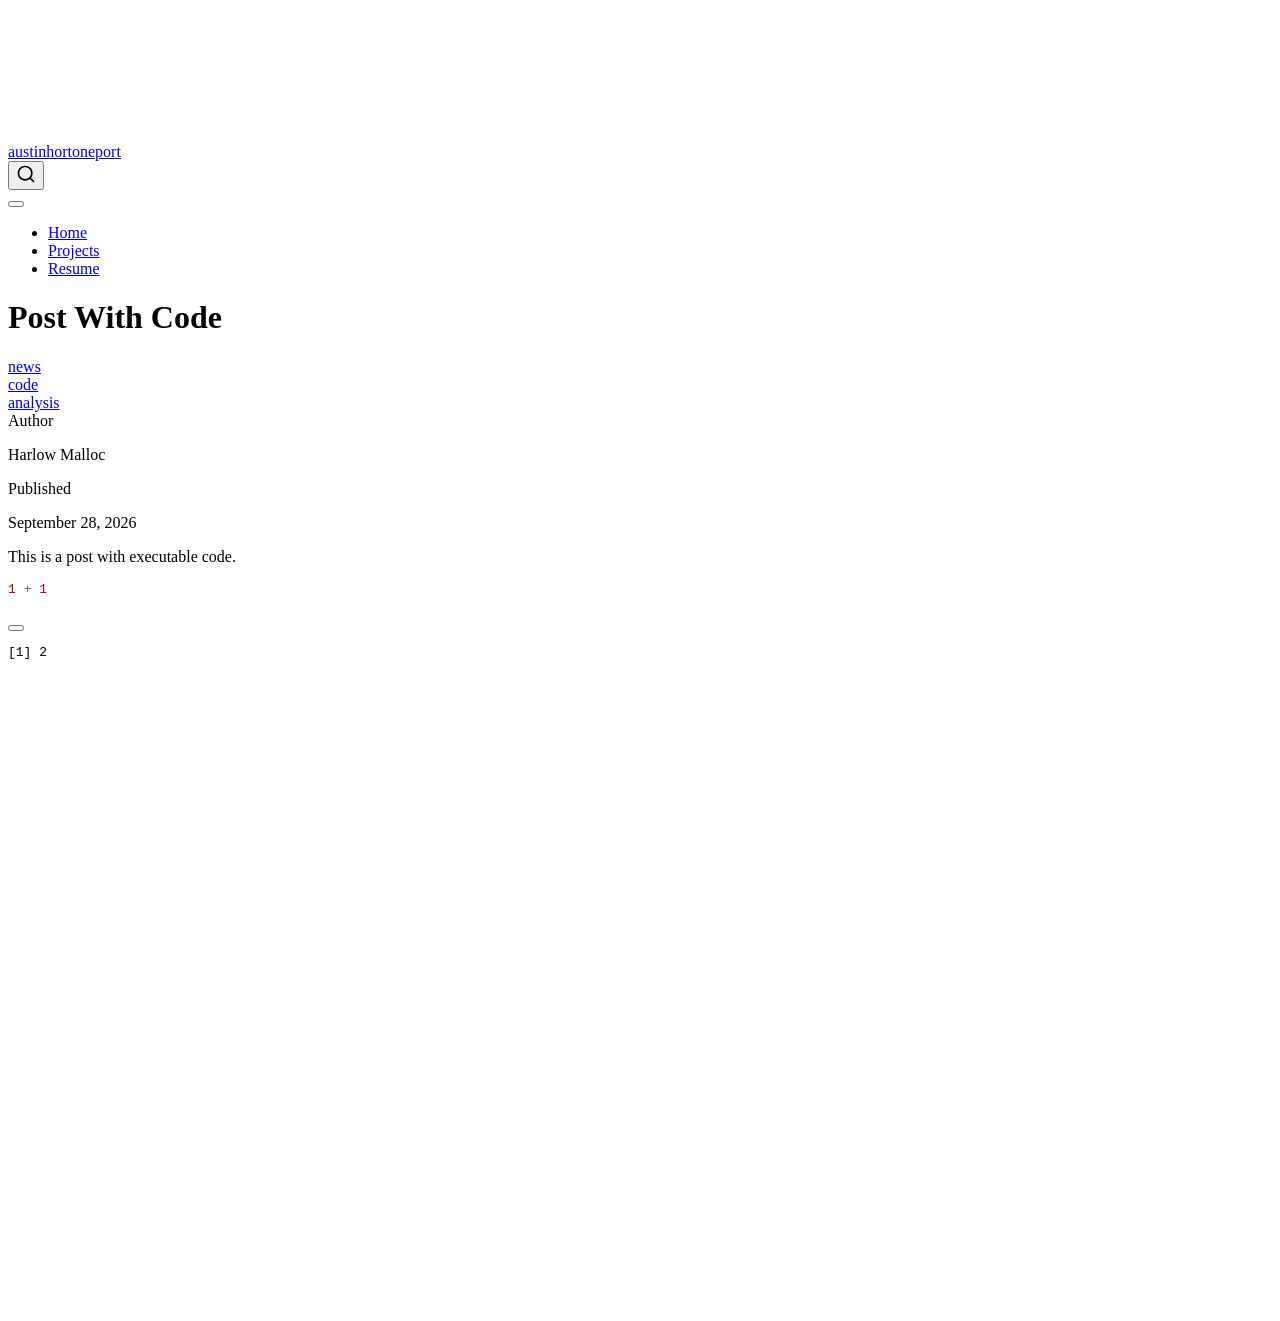
==== docs/posts/post-with-code/index.html @ 5ff9eaec "finished first draft" ====
<!DOCTYPE html>
<html xmlns="http://www.w3.org/1999/xhtml" lang="en" xml:lang="en"><head>

<meta charset="utf-8">
<meta name="generator" content="quarto-1.9.38">

<meta name="viewport" content="width=device-width, initial-scale=1.0, user-scalable=yes">

<meta name="author" content="Harlow Malloc">
<meta name="dcterms.date" content="2026-09-28">

<title>Post With Code – austinhortoneport</title>
<style>
/* Default styles provided by pandoc.
** See https://pandoc.org/MANUAL.html#variables-for-html for config info.
*/
code{white-space: pre-wrap;}
span.smallcaps{font-variant: small-caps;}
div.columns{display: flex; gap: min(4vw, 1.5em);}
div.column{flex: auto; overflow-x: auto;}
div.hanging-indent{margin-left: 1.5em; text-indent: -1.5em;}
ul.task-list{list-style: none;}
ul.task-list li input[type="checkbox"] {
  width: 0.8em;
  margin: 0 0.8em 0.2em -1em; /* quarto-specific, see https://github.com/quarto-dev/quarto-cli/issues/4556 */ 
  vertical-align: middle;
}
/* CSS for syntax highlighting */
html { -webkit-text-size-adjust: 100%; }
pre > code.sourceCode { white-space: pre; position: relative; }
pre > code.sourceCode > span { display: inline-block; line-height: 1.25; }
pre > code.sourceCode > span:empty { height: 1.2em; }
.sourceCode { overflow: visible; }
code.sourceCode > span { color: inherit; text-decoration: inherit; }
div.sourceCode { margin: 1em 0; }
pre.sourceCode { margin: 0; }
@media screen {
div.sourceCode { overflow: auto; }
}
@media print {
pre > code.sourceCode { white-space: pre-wrap; }
pre > code.sourceCode > span { text-indent: -5em; padding-left: 5em; }
}
pre.numberSource code
  { counter-reset: source-line 0; }
pre.numberSource code > span
  { position: relative; left: -4em; counter-increment: source-line; }
pre.numberSource code > span > a:first-child::before
  { content: counter(source-line);
    position: relative; left: -1em; text-align: right; vertical-align: baseline;
    border: none; display: inline-block;
    -webkit-touch-callout: none; -webkit-user-select: none;
    -khtml-user-select: none; -moz-user-select: none;
    -ms-user-select: none; user-select: none;
    padding: 0 4px; width: 4em;
  }
pre.numberSource { margin-left: 3em;  padding-left: 4px; }
div.sourceCode
  {   }
@media screen {
pre > code.sourceCode > span > a:first-child::before { text-decoration: underline; }
}
</style>


<script src="../../site_libs/quarto-nav/quarto-nav.js"></script>
<script src="../../site_libs/quarto-nav/headroom.min.js"></script>
<script src="../../site_libs/clipboard/clipboard.min.js"></script>
<script src="../../site_libs/quarto-search/autocomplete.umd.js"></script>
<script src="../../site_libs/quarto-search/fuse.min.js"></script>
<script src="../../site_libs/quarto-search/quarto-search.js"></script>
<meta name="quarto:offset" content="../../">
<script src="../../site_libs/quarto-html/quarto.js" type="module"></script>
<script src="../../site_libs/quarto-html/tabsets/tabsets.js" type="module"></script>
<script src="../../site_libs/quarto-html/popper.min.js"></script>
<script src="../../site_libs/quarto-html/tippy.umd.min.js"></script>
<script src="../../site_libs/quarto-html/anchor.min.js"></script>
<link href="../../site_libs/quarto-html/tippy.css" rel="stylesheet">
<link href="../../site_libs/quarto-html/quarto-syntax-highlighting-15634bcf2e68342d4ad2dfa704d543f6.css" rel="stylesheet" id="quarto-text-highlighting-styles">
<script src="../../site_libs/bootstrap/bootstrap.min.js"></script>
<link href="../../site_libs/bootstrap/bootstrap-icons.css" rel="stylesheet">
<link href="../../site_libs/bootstrap/bootstrap-a0f9fd0d421825b736dc1bbcbcba2219.min.css" rel="stylesheet" append-hash="true" id="quarto-bootstrap" data-mode="light">
<script id="quarto-search-options" type="application/json">{
  "location": "navbar",
  "copy-button": false,
  "collapse-after": 3,
  "panel-placement": "end",
  "type": "overlay",
  "limit": 50,
  "keyboard-shortcut": [
    "f",
    "/",
    "s"
  ],
  "show-item-context": false,
  "language": {
    "search-no-results-text": "No results",
    "search-matching-documents-text": "matching documents",
    "search-copy-link-title": "Copy link to search",
    "search-hide-matches-text": "Hide additional matches",
    "search-more-match-text": "more match in this document",
    "search-more-matches-text": "more matches in this document",
    "search-clear-button-title": "Clear",
    "search-text-placeholder": "",
    "search-detached-cancel-button-title": "Cancel",
    "search-submit-button-title": "Submit",
    "search-label": "Search"
  }
}</script>


<link rel="stylesheet" href="../../styles.css">
</head>

<body class="nav-fixed fullcontent quarto-light">

<div id="quarto-search-results"></div>
  <header id="quarto-header" class="headroom fixed-top quarto-banner">
    <nav class="navbar navbar-expand-lg " data-bs-theme="dark">
      <div class="navbar-container container-fluid">
      <div class="navbar-brand-container mx-auto">
    <a class="navbar-brand" href="../../index.html">
    <span class="navbar-title">austinhortoneport</span>
    </a>
  </div>
            <div id="quarto-search" class="" title="Search"></div>
          <button class="navbar-toggler" type="button" data-bs-toggle="collapse" data-bs-target="#navbarCollapse" aria-controls="navbarCollapse" role="menu" aria-expanded="false" aria-label="Toggle navigation" onclick="if (window.quartoToggleHeadroom) { window.quartoToggleHeadroom(); }">
  <span class="navbar-toggler-icon"></span>
</button>
          <div class="collapse navbar-collapse" id="navbarCollapse">
            <ul class="navbar-nav navbar-nav-scroll ms-auto">
  <li class="nav-item">
    <a class="nav-link" href="../../index.html"> 
<span class="menu-text">Home</span></a>
  </li>  
  <li class="nav-item">
    <a class="nav-link" href="../../projects.html"> 
<span class="menu-text">Projects</span></a>
  </li>  
  <li class="nav-item">
    <a class="nav-link" href="../../resume.html"> 
<span class="menu-text">Resume</span></a>
  </li>  
</ul>
          </div> <!-- /navcollapse -->
            <div class="quarto-navbar-tools">
</div>
      </div> <!-- /container-fluid -->
    </nav>
</header>
<!-- content -->
<header id="title-block-header" class="quarto-title-block default page-columns page-full">
  <div class="quarto-title-banner page-columns page-full">
    <div class="quarto-title column-body">
      <h1 class="title">Post With Code</h1>
                                <div class="quarto-categories">
                <div class="quarto-category">news</div>
                <div class="quarto-category">code</div>
                <div class="quarto-category">analysis</div>
              </div>
                  </div>
  </div>
    
  
  <div class="quarto-title-meta">

      <div>
      <div class="quarto-title-meta-heading">Author</div>
      <div class="quarto-title-meta-contents">
               <p>Harlow Malloc </p>
            </div>
    </div>
      
      <div>
      <div class="quarto-title-meta-heading">Published</div>
      <div class="quarto-title-meta-contents">
        <p class="date">September 28, 2026</p>
      </div>
    </div>
    
      
    </div>
    
  
  </header><div id="quarto-content" class="quarto-container page-columns page-rows-contents page-layout-article page-navbar">
<!-- sidebar -->
<!-- margin-sidebar -->
    
<!-- main -->
<main class="content quarto-banner-title-block" id="quarto-document-content">





<p>This is a post with executable code.</p>
<div class="cell">
<div class="code-copy-outer-scaffold"><div class="sourceCode cell-code" id="cb1"><pre class="sourceCode r code-with-copy"><code class="sourceCode r"><span id="cb1-1"><a href="#cb1-1" aria-hidden="true" tabindex="-1"></a><span class="dv">1</span> <span class="sc">+</span> <span class="dv">1</span></span></code></pre></div><button title="Copy to Clipboard" class="code-copy-button"><i class="bi"></i></button></div>
<div class="cell-output cell-output-stdout">
<pre><code>[1] 2</code></pre>
</div>
</div>



</main> <!-- /main -->
<script id="quarto-html-after-body" type="application/javascript">
  window.document.addEventListener("DOMContentLoaded", function (event) {
    const icon = "";
    const anchorJS = new window.AnchorJS();
    anchorJS.options = {
      placement: 'right',
      icon: icon
    };
    anchorJS.add('.anchored');
    const isCodeAnnotation = (el) => {
      for (const clz of el.classList) {
        if (clz.startsWith('code-annotation-')) {                     
          return true;
        }
      }
      return false;
    }
    const onCopySuccess = function(e) {
      // button target
      const button = e.trigger;
      // don't keep focus
      button.blur();
      // flash "checked"
      button.classList.add('code-copy-button-checked');
      var currentTitle = button.getAttribute("title");
      button.setAttribute("title", "Copied!");
      let tooltip;
      if (window.bootstrap) {
        button.setAttribute("data-bs-toggle", "tooltip");
        button.setAttribute("data-bs-placement", "left");
        button.setAttribute("data-bs-title", "Copied!");
        tooltip = new bootstrap.Tooltip(button, 
          { trigger: "manual", 
            customClass: "code-copy-button-tooltip",
            offset: [0, -8]});
        tooltip.show();    
      }
      setTimeout(function() {
        if (tooltip) {
          tooltip.hide();
          button.removeAttribute("data-bs-title");
          button.removeAttribute("data-bs-toggle");
          button.removeAttribute("data-bs-placement");
        }
        button.setAttribute("title", currentTitle);
        button.classList.remove('code-copy-button-checked');
      }, 1000);
      // clear code selection
      e.clearSelection();
    }
    const getTextToCopy = function(trigger) {
      const outerScaffold = trigger.parentElement.cloneNode(true);
      const codeEl = outerScaffold.querySelector('code');
      for (const childEl of codeEl.children) {
        if (isCodeAnnotation(childEl)) {
          childEl.remove();
        }
      }
      return codeEl.innerText;
    }
    const clipboard = new window.ClipboardJS('.code-copy-button:not([data-in-quarto-modal])', {
      text: getTextToCopy
    });
    clipboard.on('success', onCopySuccess);
    if (window.document.getElementById('quarto-embedded-source-code-modal')) {
      const clipboardModal = new window.ClipboardJS('.code-copy-button[data-in-quarto-modal]', {
        text: getTextToCopy,
        container: window.document.getElementById('quarto-embedded-source-code-modal')
      });
      clipboardModal.on('success', onCopySuccess);
    }
      var localhostRegex = new RegExp(/^(?:http|https):\/\/localhost\:?[0-9]*\//);
      var mailtoRegex = new RegExp(/^mailto:/);
        var filterRegex = new RegExp('/' + window.location.host + '/');
      var isInternal = (href) => {
          return filterRegex.test(href) || localhostRegex.test(href) || mailtoRegex.test(href);
      }
      // Inspect non-navigation links and adorn them if external
     var links = window.document.querySelectorAll('a[href]:not(.nav-link):not(.navbar-brand):not(.toc-action):not(.sidebar-link):not(.sidebar-item-toggle):not(.pagination-link):not(.no-external):not([aria-hidden]):not(.dropdown-item):not(.quarto-navigation-tool):not(.about-link)');
      for (var i=0; i<links.length; i++) {
        const link = links[i];
        if (!isInternal(link.href)) {
          // undo the damage that might have been done by quarto-nav.js in the case of
          // links that we want to consider external
          if (link.dataset.originalHref !== undefined) {
            link.href = link.dataset.originalHref;
          }
        }
      }
    function tippyHover(el, contentFn, onTriggerFn, onUntriggerFn) {
      const config = {
        allowHTML: true,
        maxWidth: 500,
        delay: 100,
        arrow: false,
        appendTo: function(el) {
            return el.parentElement;
        },
        interactive: true,
        interactiveBorder: 10,
        theme: 'quarto',
        placement: 'bottom-start',
      };
      if (contentFn) {
        config.content = contentFn;
      }
      if (onTriggerFn) {
        config.onTrigger = onTriggerFn;
      }
      if (onUntriggerFn) {
        config.onUntrigger = onUntriggerFn;
      }
      window.tippy(el, config); 
    }
    const noterefs = window.document.querySelectorAll('a[role="doc-noteref"]');
    for (var i=0; i<noterefs.length; i++) {
      const ref = noterefs[i];
      tippyHover(ref, function() {
        // use id or data attribute instead here
        let href = ref.getAttribute('data-footnote-href') || ref.getAttribute('href');
        try { href = new URL(href).hash; } catch {}
        const id = href.replace(/^#\/?/, "");
        const note = window.document.getElementById(id);
        if (note) {
          return note.innerHTML;
        } else {
          return "";
        }
      });
    }
    const xrefs = window.document.querySelectorAll('a.quarto-xref');
    const processXRef = (id, note) => {
      // Strip column container classes
      const stripColumnClz = (el) => {
        el.classList.remove("page-full", "page-columns");
        if (el.children) {
          for (const child of el.children) {
            stripColumnClz(child);
          }
        }
      }
      stripColumnClz(note)
      if (id === null || id.startsWith('sec-')) {
        // Special case sections, only their first couple elements
        const container = document.createElement("div");
        if (note.children && note.children.length > 2) {
          container.appendChild(note.children[0].cloneNode(true));
          for (let i = 1; i < note.children.length; i++) {
            const child = note.children[i];
            if (child.tagName === "P" && child.innerText === "") {
              continue;
            } else {
              container.appendChild(child.cloneNode(true));
              break;
            }
          }
          if (window.Quarto?.typesetMath) {
            window.Quarto.typesetMath(container);
          }
          return container.innerHTML
        } else {
          if (window.Quarto?.typesetMath) {
            window.Quarto.typesetMath(note);
          }
          return note.innerHTML;
        }
      } else {
        // Remove any anchor links if they are present
        const anchorLink = note.querySelector('a.anchorjs-link');
        if (anchorLink) {
          anchorLink.remove();
        }
        if (window.Quarto?.typesetMath) {
          window.Quarto.typesetMath(note);
        }
        if (note.classList.contains("callout")) {
          return note.outerHTML;
        } else {
          return note.innerHTML;
        }
      }
    }
    for (var i=0; i<xrefs.length; i++) {
      const xref = xrefs[i];
      tippyHover(xref, undefined, function(instance) {
        instance.disable();
        let url = xref.getAttribute('href');
        let hash = undefined; 
        if (url.startsWith('#')) {
          hash = url;
        } else {
          try { hash = new URL(url).hash; } catch {}
        }
        if (hash) {
          const id = hash.replace(/^#\/?/, "");
          const note = window.document.getElementById(id);
          if (note !== null) {
            try {
              const html = processXRef(id, note.cloneNode(true));
              instance.setContent(html);
            } finally {
              instance.enable();
              instance.show();
            }
          } else {
            // See if we can fetch this
            fetch(url.split('#')[0])
            .then(res => res.text())
            .then(html => {
              const parser = new DOMParser();
              const htmlDoc = parser.parseFromString(html, "text/html");
              const note = htmlDoc.getElementById(id);
              if (note !== null) {
                const html = processXRef(id, note);
                instance.setContent(html);
              } 
            }).finally(() => {
              instance.enable();
              instance.show();
            });
          }
        } else {
          // See if we can fetch a full url (with no hash to target)
          // This is a special case and we should probably do some content thinning / targeting
          fetch(url)
          .then(res => res.text())
          .then(html => {
            const parser = new DOMParser();
            const htmlDoc = parser.parseFromString(html, "text/html");
            const note = htmlDoc.querySelector('main.content');
            if (note !== null) {
              // This should only happen for chapter cross references
              // (since there is no id in the URL)
              // remove the first header
              if (note.children.length > 0 && note.children[0].tagName === "HEADER") {
                note.children[0].remove();
              }
              const html = processXRef(null, note);
              instance.setContent(html);
            } 
          }).finally(() => {
            instance.enable();
            instance.show();
          });
        }
      }, function(instance) {
      });
    }
        let selectedAnnoteEl;
        const selectorForAnnotation = ( cell, annotation) => {
          let cellAttr = 'data-code-cell="' + cell + '"';
          let lineAttr = 'data-code-annotation="' +  annotation + '"';
          const selector = 'span[' + cellAttr + '][' + lineAttr + ']';
          return selector;
        }
        const selectCodeLines = (annoteEl) => {
          const doc = window.document;
          const targetCell = annoteEl.getAttribute("data-target-cell");
          const targetAnnotation = annoteEl.getAttribute("data-target-annotation");
          const annoteSpan = window.document.querySelector(selectorForAnnotation(targetCell, targetAnnotation));
          const lines = annoteSpan.getAttribute("data-code-lines").split(",");
          const lineIds = lines.map((line) => {
            return targetCell + "-" + line;
          })
          let top = null;
          let height = null;
          let parent = null;
          if (lineIds.length > 0) {
              //compute the position of the single el (top and bottom and make a div)
              const el = window.document.getElementById(lineIds[0]);
              top = el.offsetTop;
              height = el.offsetHeight;
              parent = el.parentElement.parentElement;
            if (lineIds.length > 1) {
              const lastEl = window.document.getElementById(lineIds[lineIds.length - 1]);
              const bottom = lastEl.offsetTop + lastEl.offsetHeight;
              height = bottom - top;
            }
            if (top !== null && height !== null && parent !== null) {
              // cook up a div (if necessary) and position it 
              let div = window.document.getElementById("code-annotation-line-highlight");
              if (div === null) {
                div = window.document.createElement("div");
                div.setAttribute("id", "code-annotation-line-highlight");
                div.style.position = 'absolute';
                parent.appendChild(div);
              }
              div.style.top = top - 2 + "px";
              div.style.height = height + 4 + "px";
              div.style.left = 0;
              let gutterDiv = window.document.getElementById("code-annotation-line-highlight-gutter");
              if (gutterDiv === null) {
                gutterDiv = window.document.createElement("div");
                gutterDiv.setAttribute("id", "code-annotation-line-highlight-gutter");
                gutterDiv.style.position = 'absolute';
                const codeCell = window.document.getElementById(targetCell);
                const gutter = codeCell.querySelector('.code-annotation-gutter');
                gutter.appendChild(gutterDiv);
              }
              gutterDiv.style.top = top - 2 + "px";
              gutterDiv.style.height = height + 4 + "px";
            }
            selectedAnnoteEl = annoteEl;
          }
        };
        const unselectCodeLines = () => {
          const elementsIds = ["code-annotation-line-highlight", "code-annotation-line-highlight-gutter"];
          elementsIds.forEach((elId) => {
            const div = window.document.getElementById(elId);
            if (div) {
              div.remove();
            }
          });
          selectedAnnoteEl = undefined;
        };
          // Handle positioning of the toggle
      window.addEventListener(
        "resize",
        throttle(() => {
          elRect = undefined;
          if (selectedAnnoteEl) {
            selectCodeLines(selectedAnnoteEl);
          }
        }, 10)
      );
      function throttle(fn, ms) {
      let throttle = false;
      let timer;
        return (...args) => {
          if(!throttle) { // first call gets through
              fn.apply(this, args);
              throttle = true;
          } else { // all the others get throttled
              if(timer) clearTimeout(timer); // cancel #2
              timer = setTimeout(() => {
                fn.apply(this, args);
                timer = throttle = false;
              }, ms);
          }
        };
      }
        // Attach click handler to the DT
        const annoteDls = window.document.querySelectorAll('dt[data-target-cell]');
        for (const annoteDlNode of annoteDls) {
          annoteDlNode.addEventListener('click', (event) => {
            const clickedEl = event.target;
            if (clickedEl !== selectedAnnoteEl) {
              unselectCodeLines();
              const activeEl = window.document.querySelector('dt[data-target-cell].code-annotation-active');
              if (activeEl) {
                activeEl.classList.remove('code-annotation-active');
              }
              selectCodeLines(clickedEl);
              clickedEl.classList.add('code-annotation-active');
            } else {
              // Unselect the line
              unselectCodeLines();
              clickedEl.classList.remove('code-annotation-active');
            }
          });
        }
    const findCites = (el) => {
      const parentEl = el.parentElement;
      if (parentEl) {
        const cites = parentEl.dataset.cites;
        if (cites) {
          return {
            el,
            cites: cites.split(' ')
          };
        } else {
          return findCites(el.parentElement)
        }
      } else {
        return undefined;
      }
    };
    var bibliorefs = window.document.querySelectorAll('a[role="doc-biblioref"]');
    for (var i=0; i<bibliorefs.length; i++) {
      const ref = bibliorefs[i];
      const citeInfo = findCites(ref);
      if (citeInfo) {
        tippyHover(citeInfo.el, function() {
          var popup = window.document.createElement('div');
          citeInfo.cites.forEach(function(cite) {
            var citeDiv = window.document.createElement('div');
            citeDiv.classList.add('hanging-indent');
            citeDiv.classList.add('csl-entry');
            var biblioDiv = window.document.getElementById('ref-' + cite);
            if (biblioDiv) {
              citeDiv.innerHTML = biblioDiv.innerHTML;
            }
            popup.appendChild(citeDiv);
          });
          return popup.innerHTML;
        });
      }
    }
  });
  </script>
</div> <!-- /content -->




</body></html>
---- docs/site_libs/quarto-html/tippy.css ----
.tippy-box[data-animation=fade][data-state=hidden]{opacity:0}[data-tippy-root]{max-width:calc(100vw - 10px)}.tippy-box{position:relative;background-color:#333;color:#fff;border-radius:4px;font-size:14px;line-height:1.4;white-space:normal;outline:0;transition-property:transform,visibility,opacity}.tippy-box[data-placement^=top]>.tippy-arrow{bottom:0}.tippy-box[data-placement^=top]>.tippy-arrow:before{bottom:-7px;left:0;border-width:8px 8px 0;border-top-color:initial;transform-origin:center top}.tippy-box[data-placement^=bottom]>.tippy-arrow{top:0}.tippy-box[data-placement^=bottom]>.tippy-arrow:before{top:-7px;left:0;border-width:0 8px 8px;border-bottom-color:initial;transform-origin:center bottom}.tippy-box[data-placement^=left]>.tippy-arrow{right:0}.tippy-box[data-placement^=left]>.tippy-arrow:before{border-width:8px 0 8px 8px;border-left-color:initial;right:-7px;transform-origin:center left}.tippy-box[data-placement^=right]>.tippy-arrow{left:0}.tippy-box[data-placement^=right]>.tippy-arrow:before{left:-7px;border-width:8px 8px 8px 0;border-right-color:initial;transform-origin:center right}.tippy-box[data-inertia][data-state=visible]{transition-timing-function:cubic-bezier(.54,1.5,.38,1.11)}.tippy-arrow{width:16px;height:16px;color:#333}.tippy-arrow:before{content:"";position:absolute;border-color:transparent;border-style:solid}.tippy-content{position:relative;padding:5px 9px;z-index:1}
---- docs/site_libs/quarto-html/quarto-syntax-highlighting-15634bcf2e68342d4ad2dfa704d543f6.css ----
/* quarto syntax highlight colors */
:root {
  --quarto-hl-ot-color: #003B4F;
  --quarto-hl-at-color: #657422;
  --quarto-hl-ss-color: #20794D;
  --quarto-hl-an-color: #5E5E5E;
  --quarto-hl-fu-color: #4758AB;
  --quarto-hl-st-color: #20794D;
  --quarto-hl-cf-color: #003B4F;
  --quarto-hl-op-color: #5E5E5E;
  --quarto-hl-er-color: #AD0000;
  --quarto-hl-bn-color: #AD0000;
  --quarto-hl-al-color: #AD0000;
  --quarto-hl-va-color: #111111;
  --quarto-hl-bu-color: inherit;
  --quarto-hl-ex-color: inherit;
  --quarto-hl-pp-color: #AD0000;
  --quarto-hl-in-color: #5E5E5E;
  --quarto-hl-vs-color: #20794D;
  --quarto-hl-wa-color: #5E5E5E;
  --quarto-hl-do-color: #5E5E5E;
  --quarto-hl-im-color: #00769E;
  --quarto-hl-ch-color: #20794D;
  --quarto-hl-dt-color: #AD0000;
  --quarto-hl-fl-color: #AD0000;
  --quarto-hl-co-color: #5E5E5E;
  --quarto-hl-cv-color: #5E5E5E;
  --quarto-hl-cn-color: #8f5902;
  --quarto-hl-sc-color: #5E5E5E;
  --quarto-hl-dv-color: #AD0000;
  --quarto-hl-kw-color: #003B4F;
}

/* other quarto variables */
:root {
  --quarto-font-monospace: SFMono-Regular, Menlo, Monaco, Consolas, "Liberation Mono", "Courier New", monospace;
}

/* syntax highlight based on Pandoc's rules */
pre > code.sourceCode > span {
  color: #003B4F;
}

code.sourceCode > span {
  color: #003B4F;
}

div.sourceCode,
div.sourceCode pre.sourceCode {
  color: #003B4F;
}

/* Normal */
code span {
  color: #003B4F;
}

/* Alert */
code span.al {
  color: #AD0000;
  font-style: inherit;
}

/* Annotation */
code span.an {
  color: #5E5E5E;
  font-style: inherit;
}

/* Attribute */
code span.at {
  color: #657422;
  font-style: inherit;
}

/* BaseN */
code span.bn {
  color: #AD0000;
  font-style: inherit;
}

/* BuiltIn */
code span.bu {
  font-style: inherit;
}

/* ControlFlow */
code span.cf {
  color: #003B4F;
  font-weight: bold;
  font-style: inherit;
}

/* Char */
code span.ch {
  color: #20794D;
  font-style: inherit;
}

/* Constant */
code span.cn {
  color: #8f5902;
  font-style: inherit;
}

/* Comment */
code span.co {
  color: #5E5E5E;
  font-style: inherit;
}

/* CommentVar */
code span.cv {
  color: #5E5E5E;
  font-style: italic;
}

/* Documentation */
code span.do {
  color: #5E5E5E;
  font-style: italic;
}

/* DataType */
code span.dt {
  color: #AD0000;
  font-style: inherit;
}

/* DecVal */
code span.dv {
  color: #AD0000;
  font-style: inherit;
}

/* Error */
code span.er {
  color: #AD0000;
  font-style: inherit;
}

/* Extension */
code span.ex {
  font-style: inherit;
}

/* Float */
code span.fl {
  color: #AD0000;
  font-style: inherit;
}

/* Function */
code span.fu {
  color: #4758AB;
  font-style: inherit;
}

/* Import */
code span.im {
  color: #00769E;
  font-style: inherit;
}

/* Information */
code span.in {
  color: #5E5E5E;
  font-style: inherit;
}

/* Keyword */
code span.kw {
  color: #003B4F;
  font-weight: bold;
  font-style: inherit;
}

/* Operator */
code span.op {
  color: #5E5E5E;
  font-style: inherit;
}

/* Other */
code span.ot {
  color: #003B4F;
  font-style: inherit;
}

/* Preprocessor */
code span.pp {
  color: #AD0000;
  font-style: inherit;
}

/* SpecialChar */
code span.sc {
  color: #5E5E5E;
  font-style: inherit;
}

/* SpecialString */
code span.ss {
  color: #20794D;
  font-style: inherit;
}

/* String */
code span.st {
  color: #20794D;
  font-style: inherit;
}

/* Variable */
code span.va {
  color: #111111;
  font-style: inherit;
}

/* VerbatimString */
code span.vs {
  color: #20794D;
  font-style: inherit;
}

/* Warning */
code span.wa {
  color: #5E5E5E;
  font-style: italic;
}

.prevent-inlining {
  content: "</";
}

/*# sourceMappingURL=f23921c56f73e400b49028c9186a1aa0.css.map */
---- docs/styles.css ----
/* css styles */
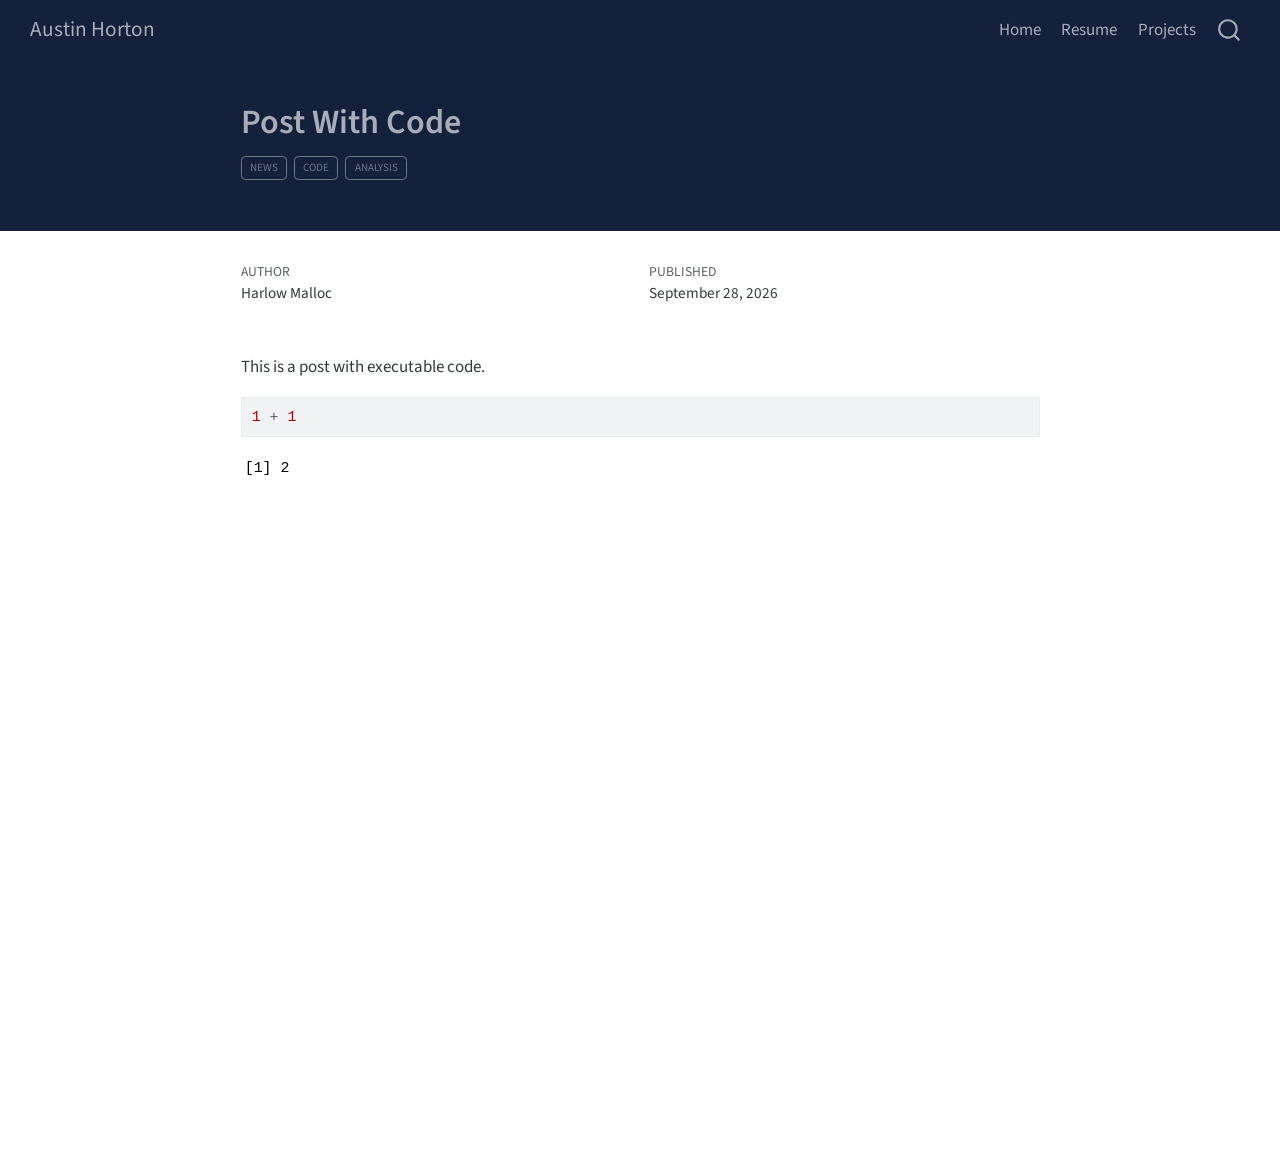
==== commit 55df2a95: "completed assignment" ====
--- a/docs/posts/post-with-code/index.html
+++ b/docs/posts/post-with-code/index.html
@@ -9,7 +9,7 @@
 <meta name="author" content="Harlow Malloc">
 <meta name="dcterms.date" content="2026-09-28">
 
-<title>Post With Code – austinhortoneport</title>
+<title>Post With Code – Austin Horton</title>
 <style>
 /* Default styles provided by pandoc.
 ** See https://pandoc.org/MANUAL.html#variables-for-html for config info.
@@ -79,7 +79,7 @@
 <link href="../../site_libs/quarto-html/quarto-syntax-highlighting-15634bcf2e68342d4ad2dfa704d543f6.css" rel="stylesheet" id="quarto-text-highlighting-styles">
 <script src="../../site_libs/bootstrap/bootstrap.min.js"></script>
 <link href="../../site_libs/bootstrap/bootstrap-icons.css" rel="stylesheet">
-<link href="../../site_libs/bootstrap/bootstrap-a0f9fd0d421825b736dc1bbcbcba2219.min.css" rel="stylesheet" append-hash="true" id="quarto-bootstrap" data-mode="light">
+<link href="../../site_libs/bootstrap/bootstrap-3e018e90d55e1becb7e819118a91f8eb.min.css" rel="stylesheet" append-hash="true" id="quarto-bootstrap" data-mode="light">
 <script id="quarto-search-options" type="application/json">{
   "location": "navbar",
   "copy-button": false,
@@ -120,7 +120,7 @@
       <div class="navbar-container container-fluid">
       <div class="navbar-brand-container mx-auto">
     <a class="navbar-brand" href="../../index.html">
-    <span class="navbar-title">austinhortoneport</span>
+    <span class="navbar-title">Austin Horton</span>
     </a>
   </div>
             <div id="quarto-search" class="" title="Search"></div>
@@ -134,12 +134,12 @@
 <span class="menu-text">Home</span></a>
   </li>  
   <li class="nav-item">
+    <a class="nav-link" href="../../resume.html"> 
+<span class="menu-text">Resume</span></a>
+  </li>  
+  <li class="nav-item">
     <a class="nav-link" href="../../projects.html"> 
 <span class="menu-text">Projects</span></a>
-  </li>  
-  <li class="nav-item">
-    <a class="nav-link" href="../../resume.html"> 
-<span class="menu-text">Resume</span></a>
   </li>  
 </ul>
           </div> <!-- /navcollapse -->
